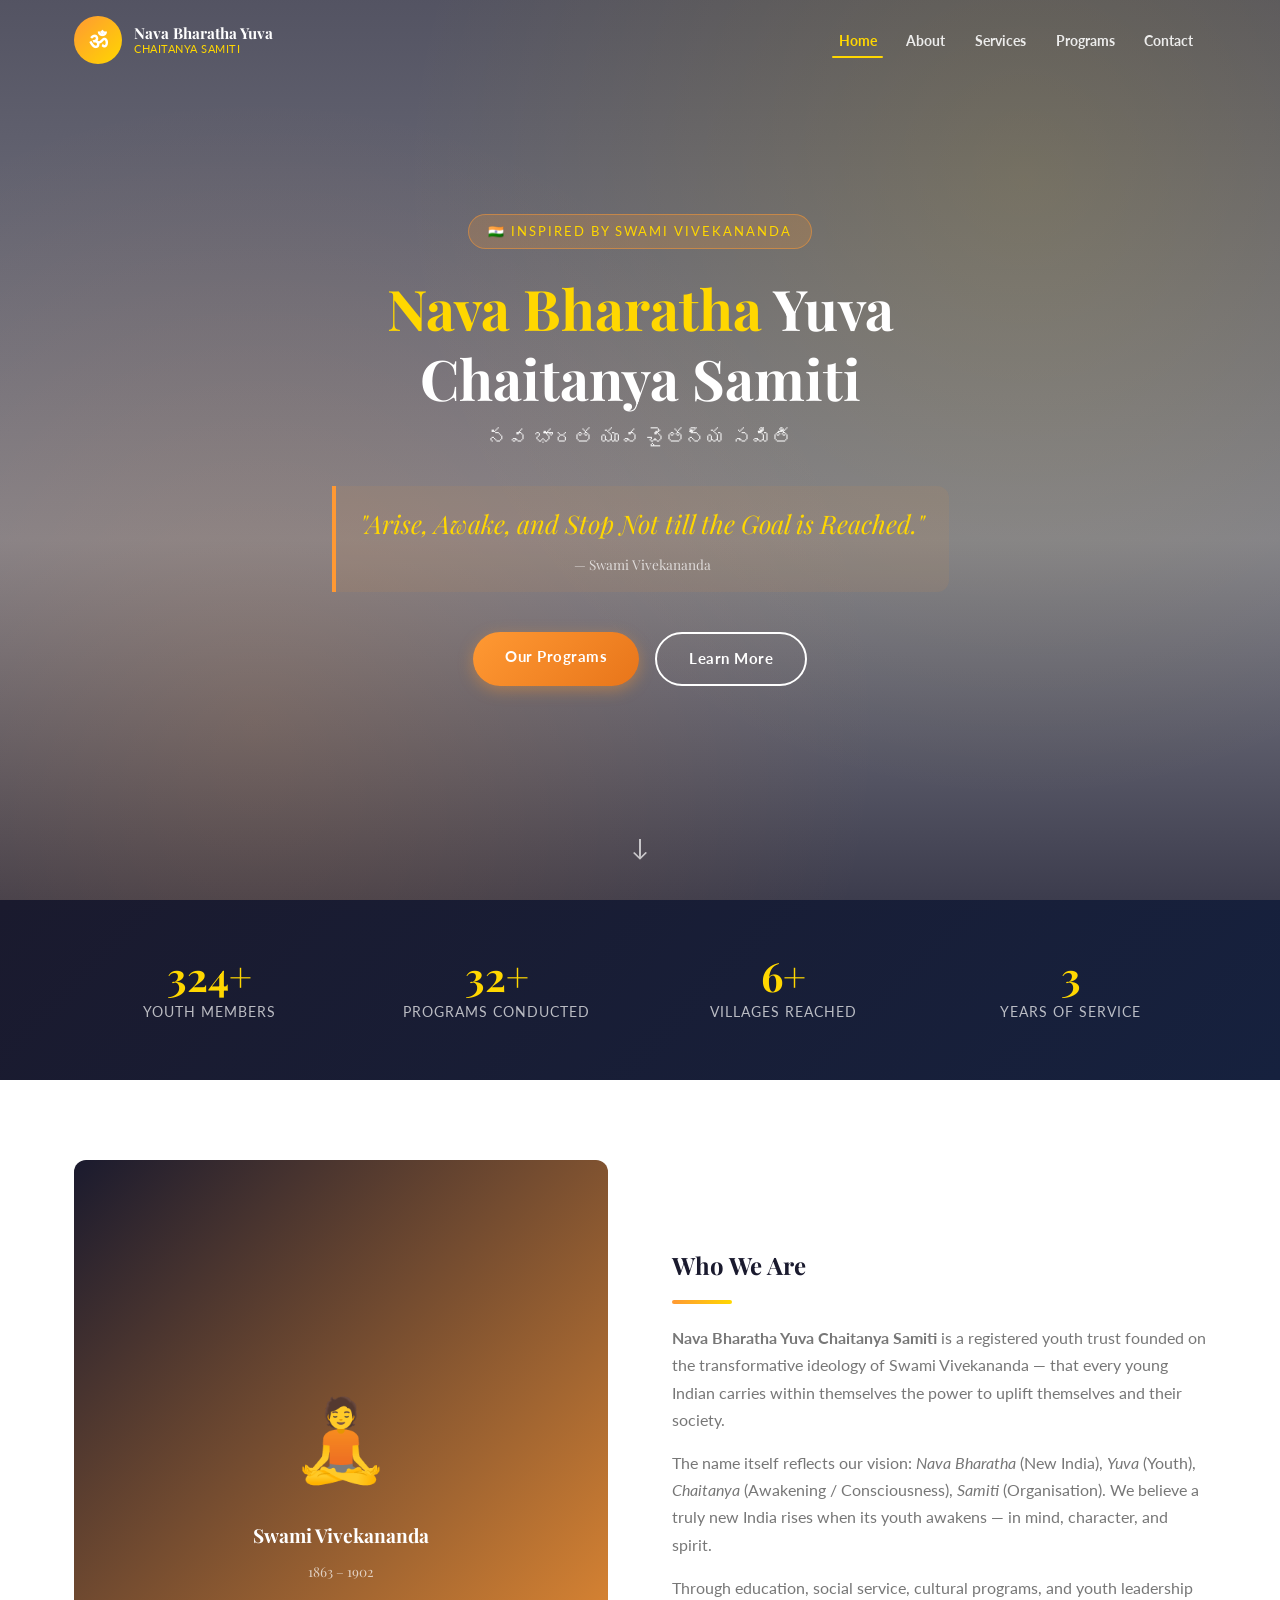
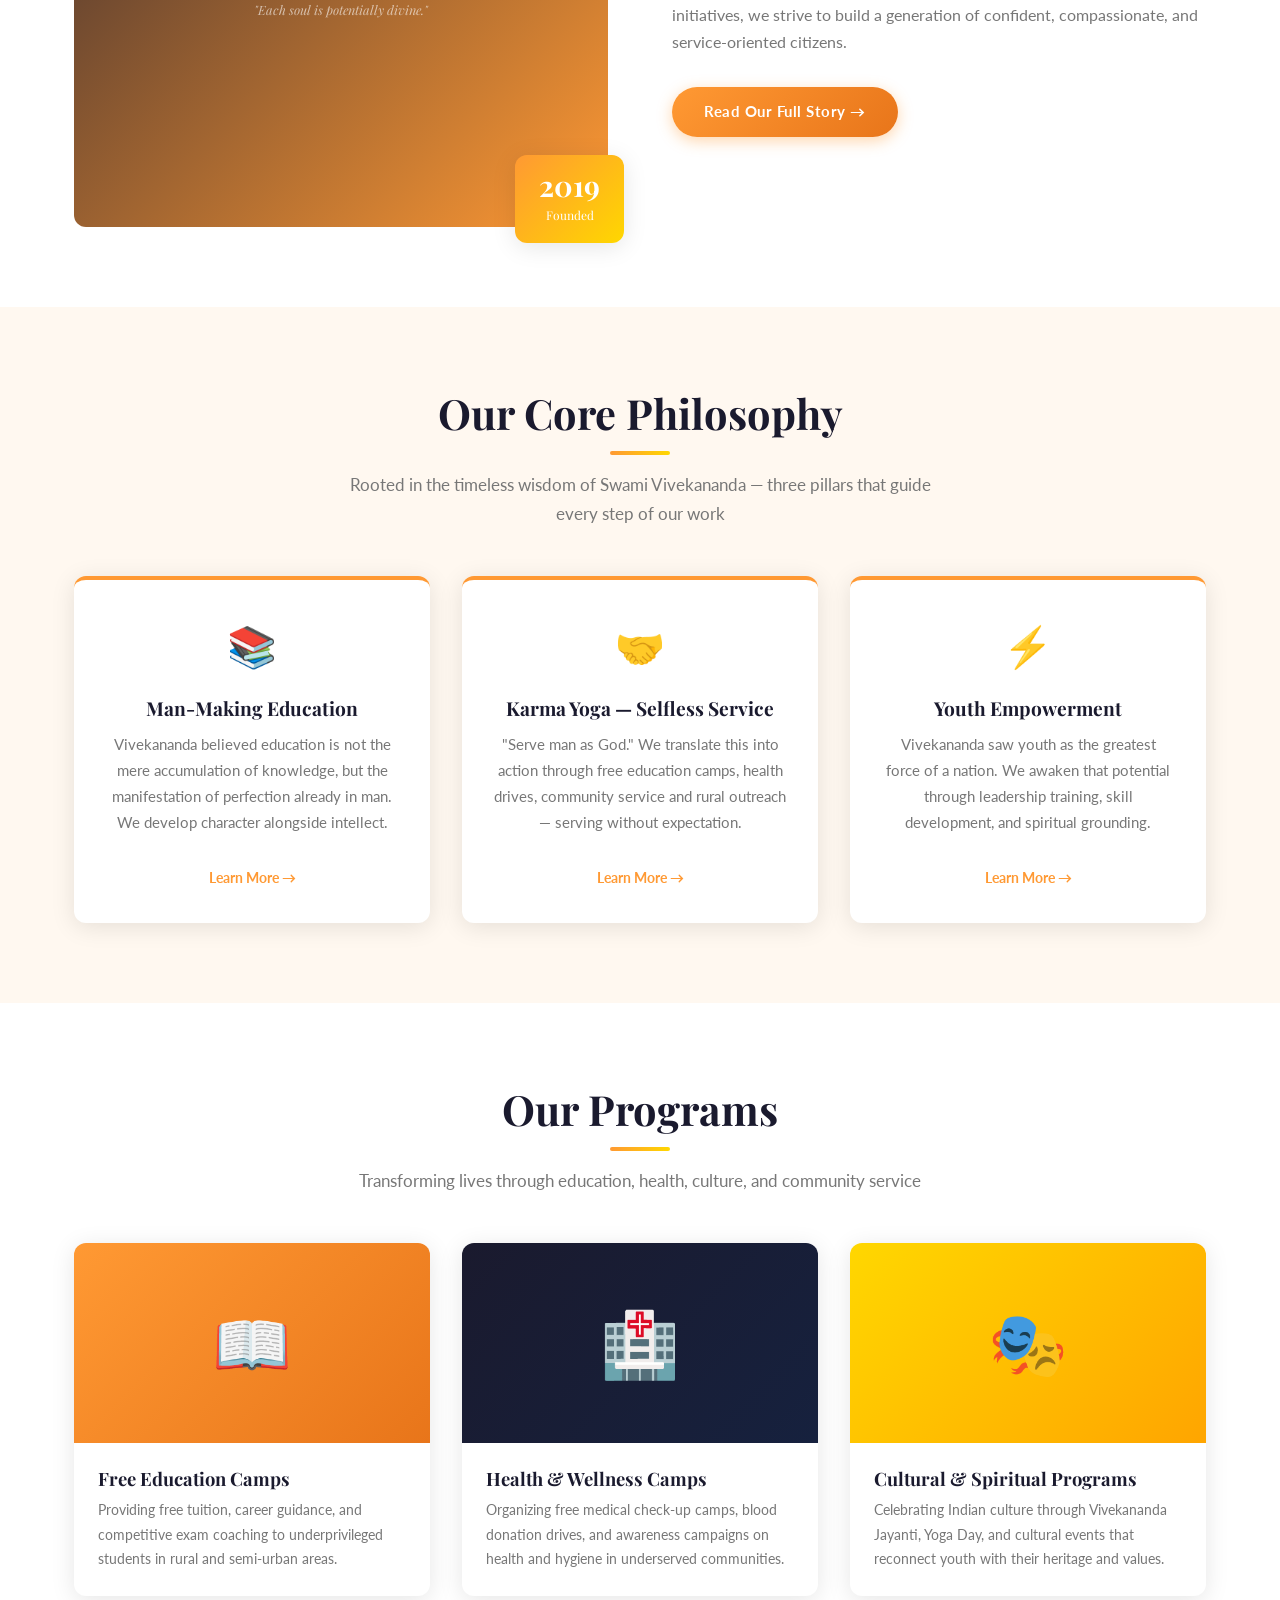
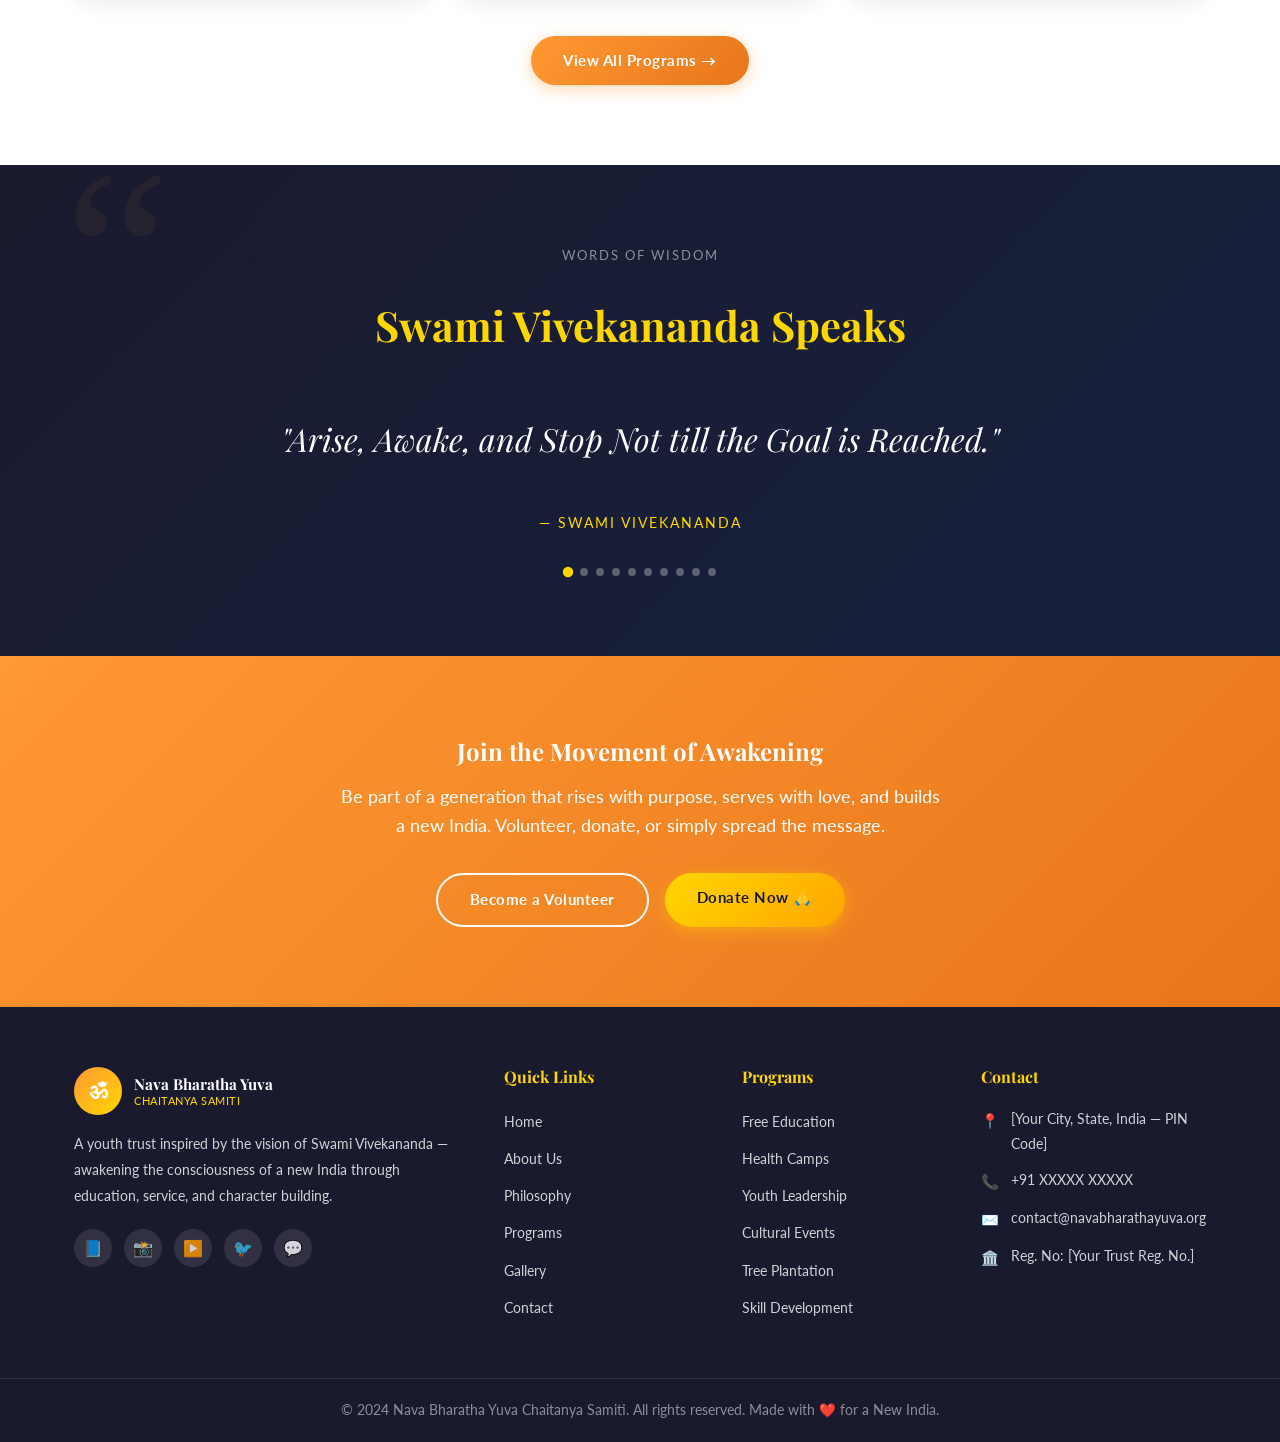
==== index.html @ 9624fcc8 "sample" ====
<!DOCTYPE html>
<html lang="en">
<head>
  <meta charset="UTF-8" />
  <meta name="viewport" content="width=device-width, initial-scale=1.0" />
  <title>Nava Bharatha Yuva Chaitanya Samiti — Inspired by Swami Vivekananda</title>
  <meta name="description" content="Nava Bharatha Yuva Chaitanya Samiti — A youth trust dedicated to character building, selfless service and spiritual awakening, inspired by Swami Vivekananda." />
  <link rel="stylesheet" href="css/style.css" />
  <!-- Favicon -->
  <link rel="icon" href="data:image/svg+xml,<svg xmlns=%22http://www.w3.org/2000/svg%22 viewBox=%220 0 100 100%22><text y=%22.9em%22 font-size=%2290%22>🪔</text></svg>" />
</head>
<body>

<!-- ── Page Loader ── -->
<div id="page-loader">
  <div class="loader-om">🪔</div>
  <div class="loader-text">Nava Bharatha Yuva Chaitanya Samiti</div>
</div>

<!-- ── Navbar ── -->
<nav id="navbar">
  <div class="nav-container">
    <a href="index.html" class="nav-logo">
      <div class="nav-logo-icon">ॐ</div>
      <div class="nav-logo-text">
        <div class="name">Nava Bharatha Yuva</div>
        <div class="tagline">Chaitanya Samiti</div>
      </div>
    </a>
    <ul class="nav-links">
      <li><a href="index.html" class="active">Home</a></li>
      <li><a href="about.html">About</a></li>
      <li><a href="services.html">Services</a></li>
      <li><a href="programs.html">Programs</a></li>
      <li><a href="contact.html">Contact</a></li>
    </ul>
    <div class="hamburger" role="button" aria-label="Toggle menu">
      <span></span><span></span><span></span>
    </div>
  </div>
</nav>

<!-- ── Hero ── -->
<section id="hero">
  <div class="hero-bg-pattern"></div>
  <div class="hero-content">
    <div class="hero-badge">🇮🇳 Inspired by Swami Vivekananda</div>
    <h1 class="hero-title">
      <span>Nava Bharatha</span> Yuva<br>Chaitanya Samiti
    </h1>
    <p class="hero-subtitle">నవ భారత యువ చైతన్య సమితి</p>
    <blockquote class="hero-quote">
      "Arise, Awake, and Stop Not till the Goal is Reached."
      <cite>— Swami Vivekananda</cite>
    </blockquote>
    <div class="hero-buttons">
      <a href="programs.html" class="btn btn-primary">Our Programs</a>
      <a href="about.html" class="btn btn-outline">Learn More</a>
    </div>
  </div>
  <div class="hero-scroll" onclick="document.querySelector('.stats-bar').scrollIntoView({behavior:'smooth'})">↓</div>
</section>

<!-- ── Stats Bar ── -->
<div class="stats-bar">
  <div class="container">
    <div class="stats-grid">
      <div class="stat-item reveal">
        <div class="stat-number" data-target="500" data-suffix="+">0</div>
        <div class="stat-label">Youth Members</div>
      </div>
      <div class="stat-item reveal">
        <div class="stat-number" data-target="50" data-suffix="+">0</div>
        <div class="stat-label">Programs Conducted</div>
      </div>
      <div class="stat-item reveal">
        <div class="stat-number" data-target="10" data-suffix="+">0</div>
        <div class="stat-label">Villages Reached</div>
      </div>
      <div class="stat-item reveal">
        <div class="stat-number" data-target="5" data-suffix="">0</div>
        <div class="stat-label">Years of Service</div>
      </div>
    </div>
  </div>
</div>

<!-- ── About Snippet ── -->
<section>
  <div class="container">
    <div class="about-grid">
      <div class="about-img-wrap reveal">
        <!-- Swami Vivekananda portrait placeholder -->
        <div style="width:100%;aspect-ratio:4/5;background:linear-gradient(135deg,#1A1A2E,#FF9933);border-radius:12px;display:flex;align-items:center;justify-content:center;flex-direction:column;color:#fff;font-family:'Playfair Display',serif;text-align:center;padding:2rem;">
          <div style="font-size:5rem;margin-bottom:1rem;">🧘</div>
          <div style="font-size:1.2rem;font-weight:700;">Swami Vivekananda</div>
          <div style="font-size:0.85rem;opacity:0.7;margin-top:0.5rem;">1863 – 1902</div>
          <div style="font-size:0.8rem;opacity:0.6;margin-top:1rem;font-style:italic;">"Each soul is potentially divine."</div>
        </div>
        <div class="about-img-badge">
          <strong>2019</strong>
          <span>Founded</span>
        </div>
      </div>
      <div class="about-content reveal">
        <h2>Who We Are</h2>
        <span class="section-divider" style="margin:0 0 1.25rem;"></span>
        <p>
          <strong>Nava Bharatha Yuva Chaitanya Samiti</strong> is a registered youth trust founded on the transformative ideology of Swami Vivekananda — that every young Indian carries within themselves the power to uplift themselves and their society.
        </p>
        <p>
          The name itself reflects our vision: <em>Nava Bharatha</em> (New India), <em>Yuva</em> (Youth), <em>Chaitanya</em> (Awakening / Consciousness), <em>Samiti</em> (Organisation). We believe a truly new India rises when its youth awakens — in mind, character, and spirit.
        </p>
        <p>
          Through education, social service, cultural programs, and youth leadership initiatives, we strive to build a generation of confident, compassionate, and service-oriented citizens.
        </p>
        <a href="about.html" class="btn btn-primary">Read Our Full Story →</a>
      </div>
    </div>
  </div>
</section>

<!-- ── Philosophy Pillars ── -->
<section class="section-light">
  <div class="container">
    <h2 class="section-title reveal">Our Core Philosophy</h2>
    <span class="section-divider reveal"></span>
    <p class="section-subtitle reveal">Rooted in the timeless wisdom of Swami Vivekananda — three pillars that guide every step of our work</p>
    <div class="pillars-grid">
      <div class="pillar-card reveal">
        <span class="pillar-icon">📚</span>
        <h3>Man-Making Education</h3>
        <p>Vivekananda believed education is not the mere accumulation of knowledge, but the manifestation of perfection already in man. We develop character alongside intellect.</p>
        <br>
        <a href="philosophy.html" style="color:#FF9933;font-weight:700;font-size:0.9rem;">Learn More →</a>
      </div>
      <div class="pillar-card reveal">
        <span class="pillar-icon">🤝</span>
        <h3>Karma Yoga — Selfless Service</h3>
        <p>"Serve man as God." We translate this into action through free education camps, health drives, community service and rural outreach — serving without expectation.</p>
        <br>
        <a href="philosophy.html" style="color:#FF9933;font-weight:700;font-size:0.9rem;">Learn More →</a>
      </div>
      <div class="pillar-card reveal">
        <span class="pillar-icon">⚡</span>
        <h3>Youth Empowerment</h3>
        <p>Vivekananda saw youth as the greatest force of a nation. We awaken that potential through leadership training, skill development, and spiritual grounding.</p>
        <br>
        <a href="philosophy.html" style="color:#FF9933;font-weight:700;font-size:0.9rem;">Learn More →</a>
      </div>
    </div>
  </div>
</section>

<!-- ── Featured Programs ── -->
<section>
  <div class="container">
    <h2 class="section-title reveal">Our Programs</h2>
    <span class="section-divider reveal"></span>
    <p class="section-subtitle reveal">Transforming lives through education, health, culture, and community service</p>
    <div class="programs-grid">
      <div class="program-card reveal">
        <div class="program-card-img" style="background:linear-gradient(135deg,#FF9933,#E8751A);">📖</div>
        <div class="program-card-body">
          <h3>Free Education Camps</h3>
          <p>Providing free tuition, career guidance, and competitive exam coaching to underprivileged students in rural and semi-urban areas.</p>
        </div>
      </div>
      <div class="program-card reveal">
        <div class="program-card-img" style="background:linear-gradient(135deg,#1A1A2E,#16213E);">🏥</div>
        <div class="program-card-body">
          <h3>Health & Wellness Camps</h3>
          <p>Organizing free medical check-up camps, blood donation drives, and awareness campaigns on health and hygiene in underserved communities.</p>
        </div>
      </div>
      <div class="program-card reveal">
        <div class="program-card-img" style="background:linear-gradient(135deg,#FFD700,#FFA500);">🎭</div>
        <div class="program-card-body">
          <h3>Cultural & Spiritual Programs</h3>
          <p>Celebrating Indian culture through Vivekananda Jayanti, Yoga Day, and cultural events that reconnect youth with their heritage and values.</p>
        </div>
      </div>
    </div>
    <div style="text-align:center;margin-top:2.5rem;">
      <a href="programs.html" class="btn btn-primary">View All Programs →</a>
    </div>
  </div>
</section>

<!-- ── Quote Rotator ── -->
<section id="quote-section">
  <div class="container">
    <p style="color:rgba(255,255,255,0.5);font-size:0.8rem;letter-spacing:2px;text-transform:uppercase;text-align:center;margin-bottom:2rem;">Words of Wisdom</p>
    <h2 class="section-title" style="color:#FFD700;margin-bottom:2.5rem;">Swami Vivekananda Speaks</h2>
    <div class="quote-rotator">
      <div class="quote-text" id="quote-text"></div>
      <div class="quote-attribution">— Swami Vivekananda</div>
      <div class="quote-dots" id="quote-dots"></div>
    </div>
  </div>
</section>

<!-- ── CTA ── -->
<section class="cta-section">
  <div class="container">
    <h2 class="reveal">Join the Movement of Awakening</h2>
    <p class="reveal">Be part of a generation that rises with purpose, serves with love, and builds a new India. Volunteer, donate, or simply spread the message.</p>
    <div class="cta-buttons reveal">
      <a href="contact.html" class="btn btn-outline">Become a Volunteer</a>
      <a href="contact.html#donate" class="btn btn-gold">Donate Now 🙏</a>
    </div>
  </div>
</section>

<!-- ── Footer ── -->
<footer>
  <div class="container">
    <div class="footer-grid">
      <div class="footer-brand">
        <div class="nav-logo" style="margin-bottom:1rem;">
          <div class="nav-logo-icon" style="background:linear-gradient(135deg,#FF9933,#FFD700);">ॐ</div>
          <div class="nav-logo-text">
            <div class="name">Nava Bharatha Yuva</div>
            <div class="tagline">Chaitanya Samiti</div>
          </div>
        </div>
        <p>A youth trust inspired by the vision of Swami Vivekananda — awakening the consciousness of a new India through education, service, and character building.</p>
        <div class="social-links">
          <a href="#" class="social-link" aria-label="Facebook">📘</a>
          <a href="#" class="social-link" aria-label="Instagram">📸</a>
          <a href="#" class="social-link" aria-label="YouTube">▶️</a>
          <a href="#" class="social-link" aria-label="Twitter">🐦</a>
          <a href="#" class="social-link" aria-label="WhatsApp">💬</a>
        </div>
      </div>
      <div class="footer-col">
        <h4>Quick Links</h4>
        <ul>
          <li><a href="index.html">Home</a></li>
          <li><a href="about.html">About Us</a></li>
          <li><a href="philosophy.html">Philosophy</a></li>
          <li><a href="programs.html">Programs</a></li>
          <li><a href="gallery.html">Gallery</a></li>
          <li><a href="contact.html">Contact</a></li>
        </ul>
      </div>
      <div class="footer-col">
        <h4>Programs</h4>
        <ul>
          <li><a href="programs.html">Free Education</a></li>
          <li><a href="programs.html">Health Camps</a></li>
          <li><a href="programs.html">Youth Leadership</a></li>
          <li><a href="programs.html">Cultural Events</a></li>
          <li><a href="programs.html">Tree Plantation</a></li>
          <li><a href="programs.html">Skill Development</a></li>
        </ul>
      </div>
      <div class="footer-col">
        <h4>Contact</h4>
        <div class="footer-contact-item">
          <span class="icon">📍</span>
          <span>[Your City, State, India — PIN Code]</span>
        </div>
        <div class="footer-contact-item">
          <span class="icon">📞</span>
          <span>+91 XXXXX XXXXX</span>
        </div>
        <div class="footer-contact-item">
          <span class="icon">✉️</span>
          <span>contact@navabharathayuva.org</span>
        </div>
        <div class="footer-contact-item">
          <span class="icon">🏛️</span>
          <span>Reg. No: [Your Trust Reg. No.]</span>
        </div>
      </div>
    </div>
  </div>
  <div class="footer-bottom">
    <div class="container">
      <p>© 2024 Nava Bharatha Yuva Chaitanya Samiti. All rights reserved. Made with <span>❤️</span> for a New India.</p>
    </div>
  </div>
</footer>

<script src="js/main.js"></script>
</body>
</html>
---- css/style.css ----
/* =========================================
   Nava Bharatha Yuva Chaitanya Samiti
   Main Stylesheet
   Color Palette:
     Saffron:     #FF6B00
     Deep Saffron:#FF9933
     Gold:        #FFD700
     Dark:        #1A1A2E
     White:       #FFFFFF
     Light BG:    #FFF8F0
========================================= */

@import url('https://fonts.googleapis.com/css2?family=Playfair+Display:ital,wght@0,400;0,600;0,700;1,400;1,600&family=Lato:wght@300;400;700&family=Tiro+Devanagari+Sanskrit&display=swap');

/* ── Reset & Base ──────────────────────── */
*, *::before, *::after { box-sizing: border-box; margin: 0; padding: 0; }

:root {
  --saffron:      #FF9933;
  --deep-saffron: #E8751A;
  --gold:         #FFD700;
  --dark:         #1A1A2E;
  --dark-alt:     #16213E;
  --white:        #FFFFFF;
  --light-bg:     #FFF8F0;
  --light-gray:   #F5F5F5;
  --text-body:    #333333;
  --text-muted:   #777777;
  --shadow:       0 4px 24px rgba(0,0,0,0.10);
  --shadow-heavy: 0 8px 40px rgba(0,0,0,0.18);
  --radius:       12px;
  --transition:   0.3s ease;
}

html { scroll-behavior: smooth; }

body {
  font-family: 'Lato', sans-serif;
  color: var(--text-body);
  background: var(--white);
  line-height: 1.7;
  overflow-x: hidden;
}

img { max-width: 100%; height: auto; display: block; }
a  { text-decoration: none; color: inherit; }
ul { list-style: none; }

/* ── Typography ────────────────────────── */
h1, h2, h3, h4 {
  font-family: 'Playfair Display', serif;
  line-height: 1.25;
  color: var(--dark);
}

.section-title {
  font-size: clamp(1.8rem, 4vw, 2.6rem);
  text-align: center;
  margin-bottom: 0.5rem;
}

.section-subtitle {
  text-align: center;
  color: var(--text-muted);
  font-size: 1.05rem;
  max-width: 620px;
  margin: 0 auto 3rem;
}

.section-divider {
  display: block;
  width: 60px;
  height: 4px;
  background: linear-gradient(90deg, var(--saffron), var(--gold));
  border-radius: 2px;
  margin: 0.75rem auto 1rem;
}

/* ── Layout ────────────────────────────── */
.container { max-width: 1180px; margin: 0 auto; padding: 0 1.5rem; }

section { padding: 80px 0; }

.section-light { background: var(--light-bg); }
.section-dark  { background: var(--dark); color: var(--white); }
.section-dark h2, .section-dark h3 { color: var(--white); }
.section-dark .section-subtitle { color: rgba(255,255,255,0.7); }

/* ── Buttons ───────────────────────────── */
.btn {
  display: inline-block;
  padding: 0.75rem 2rem;
  border-radius: 50px;
  font-weight: 700;
  font-size: 0.95rem;
  letter-spacing: 0.5px;
  cursor: pointer;
  transition: transform var(--transition), box-shadow var(--transition), background var(--transition);
  border: none;
}

.btn-primary {
  background: linear-gradient(135deg, var(--saffron), var(--deep-saffron));
  color: var(--white);
  box-shadow: 0 4px 15px rgba(255,153,51,0.4);
}
.btn-primary:hover {
  transform: translateY(-2px);
  box-shadow: 0 8px 25px rgba(255,153,51,0.5);
}

.btn-outline {
  background: transparent;
  color: var(--white);
  border: 2px solid var(--white);
}
.btn-outline:hover {
  background: var(--white);
  color: var(--saffron);
  transform: translateY(-2px);
}

.btn-gold {
  background: linear-gradient(135deg, var(--gold), #FFA500);
  color: var(--dark);
  box-shadow: 0 4px 15px rgba(255,215,0,0.4);
}
.btn-gold:hover {
  transform: translateY(-2px);
  box-shadow: 0 8px 25px rgba(255,215,0,0.5);
}

/* ── Navbar ────────────────────────────── */
#navbar {
  position: fixed;
  top: 0; left: 0; right: 0;
  z-index: 1000;
  padding: 1rem 0;
  transition: background var(--transition), box-shadow var(--transition), padding var(--transition);
}

#navbar.scrolled {
  background: rgba(26,26,46,0.97);
  box-shadow: 0 2px 20px rgba(0,0,0,0.3);
  padding: 0.6rem 0;
  backdrop-filter: blur(8px);
}

.nav-container {
  display: flex;
  align-items: center;
  justify-content: space-between;
  max-width: 1180px;
  margin: 0 auto;
  padding: 0 1.5rem;
}

.nav-logo {
  display: flex;
  align-items: center;
  gap: 0.75rem;
}

.nav-logo-icon {
  width: 48px;
  height: 48px;
  background: linear-gradient(135deg, var(--saffron), var(--gold));
  border-radius: 50%;
  display: flex;
  align-items: center;
  justify-content: center;
  font-size: 1.4rem;
  color: var(--white);
  font-weight: 700;
  flex-shrink: 0;
}

.nav-logo-text {
  line-height: 1.2;
}
.nav-logo-text .name {
  font-family: 'Playfair Display', serif;
  font-size: 0.95rem;
  font-weight: 700;
  color: var(--white);
}
.nav-logo-text .tagline {
  font-size: 0.7rem;
  color: var(--gold);
  letter-spacing: 0.5px;
  text-transform: uppercase;
}

.nav-links {
  display: flex;
  align-items: center;
  gap: 0.25rem;
}

.nav-links a {
  color: rgba(255,255,255,0.88);
  font-size: 0.9rem;
  font-weight: 700;
  padding: 0.4rem 0.8rem;
  border-radius: 6px;
  transition: color var(--transition), background var(--transition);
  position: relative;
}

.nav-links a::after {
  content: '';
  position: absolute;
  bottom: -2px; left: 50%;
  width: 0; height: 2px;
  background: var(--gold);
  transition: width var(--transition), left var(--transition);
  border-radius: 2px;
}
.nav-links a:hover::after,
.nav-links a.active::after { width: 80%; left: 10%; }
.nav-links a:hover { color: var(--gold); }
.nav-links a.active { color: var(--gold); }

.nav-donate-btn {
  background: linear-gradient(135deg, var(--saffron), var(--deep-saffron));
  color: var(--white) !important;
  padding: 0.45rem 1.2rem !important;
  border-radius: 50px !important;
  box-shadow: 0 4px 12px rgba(255,153,51,0.4);
}
.nav-donate-btn:hover { transform: translateY(-1px); }
.nav-donate-btn::after { display: none; }

.hamburger {
  display: none;
  flex-direction: column;
  gap: 5px;
  cursor: pointer;
  padding: 4px;
}
.hamburger span {
  display: block;
  width: 26px; height: 2px;
  background: var(--white);
  border-radius: 2px;
  transition: transform var(--transition), opacity var(--transition);
}
.hamburger.open span:nth-child(1) { transform: translateY(7px) rotate(45deg); }
.hamburger.open span:nth-child(2) { opacity: 0; }
.hamburger.open span:nth-child(3) { transform: translateY(-7px) rotate(-45deg); }

/* ── Hero ──────────────────────────────── */
#hero {
  min-height: 100vh;
  background:
    linear-gradient(to bottom, rgba(26,26,46,0.75) 0%, rgba(26,26,46,0.55) 60%, rgba(26,26,46,0.85) 100%),
    url('../images/hero-bg.jpg') center/cover no-repeat fixed;
  display: flex;
  align-items: center;
  justify-content: center;
  text-align: center;
  color: var(--white);
  position: relative;
  overflow: hidden;
}

.hero-bg-pattern {
  position: absolute; inset: 0;
  background-image: radial-gradient(circle at 20% 80%, rgba(255,153,51,0.15) 0%, transparent 50%),
                    radial-gradient(circle at 80% 20%, rgba(255,215,0,0.12) 0%, transparent 50%);
  pointer-events: none;
}

.hero-content { position: relative; z-index: 2; padding: 2rem 1.5rem; max-width: 860px; }

.hero-badge {
  display: inline-block;
  background: rgba(255,153,51,0.2);
  border: 1px solid rgba(255,153,51,0.5);
  color: var(--gold);
  padding: 0.35rem 1.2rem;
  border-radius: 50px;
  font-size: 0.8rem;
  letter-spacing: 2px;
  text-transform: uppercase;
  margin-bottom: 1.5rem;
  animation: fadeInDown 0.8s ease both;
}

.hero-title {
  font-size: clamp(2rem, 5vw, 3.5rem);
  color: var(--white);
  margin-bottom: 0.5rem;
  animation: fadeInDown 0.9s ease 0.1s both;
}
.hero-title span { color: var(--gold); }

.hero-subtitle {
  font-size: clamp(0.95rem, 2.5vw, 1.2rem);
  color: rgba(255,255,255,0.85);
  margin-bottom: 2rem;
  font-weight: 300;
  letter-spacing: 1px;
  animation: fadeInDown 1s ease 0.2s both;
}

.hero-quote {
  font-family: 'Playfair Display', serif;
  font-size: clamp(1.1rem, 3vw, 1.6rem);
  font-style: italic;
  color: var(--gold);
  border-left: 4px solid var(--saffron);
  padding: 1rem 1.5rem;
  margin: 1.5rem auto 2.5rem;
  max-width: 700px;
  background: rgba(255,153,51,0.08);
  border-radius: 0 12px 12px 0;
  animation: fadeInUp 1.1s ease 0.3s both;
}

.hero-quote cite { display: block; font-size: 0.85rem; color: rgba(255,255,255,0.7); font-style: normal; margin-top: 0.5rem; }

.hero-buttons {
  display: flex;
  gap: 1rem;
  justify-content: center;
  flex-wrap: wrap;
  animation: fadeInUp 1.2s ease 0.4s both;
}

.hero-scroll {
  position: absolute;
  bottom: 2rem;
  left: 50%;
  transform: translateX(-50%);
  animation: bounce 2s infinite;
  color: rgba(255,255,255,0.7);
  font-size: 1.5rem;
  cursor: pointer;
}

/* ── Stats Bar ─────────────────────────── */
.stats-bar {
  background: linear-gradient(135deg, var(--dark), var(--dark-alt));
  padding: 2.5rem 0;
}
.stats-grid {
  display: grid;
  grid-template-columns: repeat(4, 1fr);
  gap: 1rem;
  text-align: center;
}
.stat-item { padding: 1rem; }
.stat-number {
  font-family: 'Playfair Display', serif;
  font-size: 2.5rem;
  font-weight: 700;
  color: var(--gold);
  line-height: 1;
}
.stat-label { font-size: 0.85rem; color: rgba(255,255,255,0.7); margin-top: 0.3rem; text-transform: uppercase; letter-spacing: 1px; }

/* ── About Snippet ─────────────────────── */
.about-grid {
  display: grid;
  grid-template-columns: 1fr 1fr;
  gap: 4rem;
  align-items: center;
}
.about-img-wrap {
  position: relative;
}
.about-img-wrap img {
  border-radius: var(--radius);
  box-shadow: var(--shadow-heavy);
  width: 100%;
}
.about-img-badge {
  position: absolute;
  bottom: -1rem;
  right: -1rem;
  background: linear-gradient(135deg, var(--saffron), var(--gold));
  color: var(--white);
  padding: 1rem 1.5rem;
  border-radius: var(--radius);
  font-family: 'Playfair Display', serif;
  text-align: center;
  box-shadow: var(--shadow);
}
.about-img-badge strong { display: block; font-size: 1.8rem; line-height: 1; }
.about-img-badge span { font-size: 0.75rem; }

.about-content { }
.about-content h2 { margin-bottom: 1.25rem; }
.about-content p { color: var(--text-muted); margin-bottom: 1rem; }
.about-content .btn { margin-top: 1rem; }

/* ── Pillars ───────────────────────────── */
.pillars-grid {
  display: grid;
  grid-template-columns: repeat(3, 1fr);
  gap: 2rem;
}
.pillar-card {
  background: var(--white);
  border-radius: var(--radius);
  padding: 2rem;
  text-align: center;
  box-shadow: var(--shadow);
  border-top: 4px solid var(--saffron);
  transition: transform var(--transition), box-shadow var(--transition);
}
.pillar-card:hover { transform: translateY(-6px); box-shadow: var(--shadow-heavy); }
.pillar-icon {
  font-size: 2.5rem;
  margin-bottom: 1rem;
  display: block;
}
.pillar-card h3 { font-size: 1.2rem; margin-bottom: 0.75rem; }
.pillar-card p { color: var(--text-muted); font-size: 0.95rem; }

/* ── Programs Preview ──────────────────── */
.programs-grid {
  display: grid;
  grid-template-columns: repeat(3, 1fr);
  gap: 2rem;
}
.program-card {
  border-radius: var(--radius);
  overflow: hidden;
  box-shadow: var(--shadow);
  background: var(--white);
  transition: transform var(--transition);
}
.program-card:hover { transform: translateY(-5px); }
.program-card-img {
  height: 200px;
  background: linear-gradient(135deg, var(--saffron), var(--deep-saffron));
  display: flex;
  align-items: center;
  justify-content: center;
  font-size: 4rem;
}
.program-card-body { padding: 1.5rem; }
.program-card-body h3 { font-size: 1.15rem; margin-bottom: 0.5rem; }
.program-card-body p { font-size: 0.9rem; color: var(--text-muted); }

/* ── Quote Rotator ─────────────────────── */
#quote-section {
  background: linear-gradient(135deg, var(--dark) 0%, var(--dark-alt) 100%);
  padding: 80px 0;
  text-align: center;
  position: relative;
  overflow: hidden;
}
#quote-section::before {
  content: '\201C';
  position: absolute;
  top: -2rem; left: 5%;
  font-size: 15rem;
  color: rgba(255,153,51,0.06);
  font-family: Georgia, serif;
  line-height: 1;
  pointer-events: none;
}
.quote-rotator { max-width: 800px; margin: 0 auto; }
.quote-text {
  font-family: 'Playfair Display', serif;
  font-size: clamp(1.3rem, 3vw, 2rem);
  font-style: italic;
  color: var(--white);
  min-height: 6rem;
  display: flex;
  align-items: center;
  justify-content: center;
  transition: opacity 0.6s ease;
  line-height: 1.5;
}
.quote-text.fade { opacity: 0; }
.quote-attribution {
  color: var(--gold);
  font-size: 0.9rem;
  margin-top: 1.5rem;
  letter-spacing: 2px;
  text-transform: uppercase;
}
.quote-dots {
  display: flex;
  gap: 0.5rem;
  justify-content: center;
  margin-top: 2rem;
}
.quote-dot {
  width: 8px; height: 8px;
  border-radius: 50%;
  background: rgba(255,255,255,0.3);
  cursor: pointer;
  transition: background var(--transition), transform var(--transition);
}
.quote-dot.active { background: var(--gold); transform: scale(1.3); }

/* ── CTA Section ───────────────────────── */
.cta-section {
  background: linear-gradient(135deg, var(--saffron), var(--deep-saffron));
  padding: 80px 0;
  text-align: center;
  color: var(--white);
}
.cta-section h2 { color: var(--white); margin-bottom: 1rem; }
.cta-section p { font-size: 1.1rem; opacity: 0.9; margin-bottom: 2rem; max-width: 600px; margin-left: auto; margin-right: auto; }
.cta-buttons { display: flex; gap: 1rem; justify-content: center; flex-wrap: wrap; }

/* ── Footer ────────────────────────────── */
footer {
  background: var(--dark);
  color: rgba(255,255,255,0.8);
  padding: 60px 0 0;
}
.footer-grid {
  display: grid;
  grid-template-columns: 2fr 1fr 1fr 1fr;
  gap: 3rem;
  margin-bottom: 3rem;
}
.footer-brand p { font-size: 0.9rem; margin-top: 1rem; line-height: 1.8; }
.footer-col h4 {
  font-family: 'Playfair Display', serif;
  color: var(--gold);
  margin-bottom: 1.25rem;
  font-size: 1rem;
}
.footer-col ul li { margin-bottom: 0.6rem; }
.footer-col ul li a {
  font-size: 0.9rem;
  transition: color var(--transition);
}
.footer-col ul li a:hover { color: var(--saffron); }

.footer-contact-item {
  display: flex;
  gap: 0.75rem;
  margin-bottom: 0.75rem;
  font-size: 0.9rem;
}
.footer-contact-item .icon { color: var(--saffron); flex-shrink: 0; margin-top: 0.1rem; }

.social-links { display: flex; gap: 0.75rem; margin-top: 1.25rem; }
.social-link {
  width: 38px; height: 38px;
  border-radius: 50%;
  background: rgba(255,255,255,0.1);
  display: flex;
  align-items: center;
  justify-content: center;
  font-size: 1rem;
  transition: background var(--transition), transform var(--transition);
}
.social-link:hover { background: var(--saffron); transform: translateY(-2px); }

.footer-bottom {
  border-top: 1px solid rgba(255,255,255,0.1);
  padding: 1.25rem 0;
  text-align: center;
  font-size: 0.85rem;
  color: rgba(255,255,255,0.5);
}
.footer-bottom span { color: var(--saffron); }

/* ── Page Hero (inner pages) ───────────── */
.page-hero {
  background: linear-gradient(135deg, var(--dark) 0%, var(--dark-alt) 100%);
  padding: 140px 0 70px;
  text-align: center;
  color: var(--white);
  position: relative;
  overflow: hidden;
}
.page-hero::after {
  content: '';
  position: absolute; inset: 0;
  background-image: radial-gradient(circle at 30% 70%, rgba(255,153,51,0.12) 0%, transparent 50%),
                    radial-gradient(circle at 70% 30%, rgba(255,215,0,0.08) 0%, transparent 50%);
  pointer-events: none;
}
.page-hero h1 { color: var(--white); font-size: clamp(2rem, 5vw, 3rem); }
.page-hero p  { color: rgba(255,255,255,0.75); margin-top: 0.75rem; max-width: 600px; margin-left: auto; margin-right: auto; }
.breadcrumb {
  display: flex;
  gap: 0.5rem;
  justify-content: center;
  align-items: center;
  font-size: 0.85rem;
  color: rgba(255,255,255,0.6);
  margin-bottom: 1rem;
}
.breadcrumb a { color: var(--gold); }
.breadcrumb .sep { color: rgba(255,255,255,0.3); }

/* ── About Page ────────────────────────── */
.mission-vision-grid {
  display: grid;
  grid-template-columns: 1fr 1fr;
  gap: 2rem;
  margin-top: 3rem;
}
.mv-card {
  background: var(--white);
  border-radius: var(--radius);
  padding: 2.5rem;
  box-shadow: var(--shadow);
  border-top: 4px solid var(--gold);
}
.mv-card h3 { font-size: 1.4rem; margin-bottom: 1rem; }
.mv-card p  { color: var(--text-muted); line-height: 1.8; }

.timeline { margin-top: 3rem; position: relative; }
.timeline::before {
  content: '';
  position: absolute;
  left: 50%;
  top: 0; bottom: 0;
  width: 2px;
  background: linear-gradient(to bottom, var(--saffron), var(--gold));
  transform: translateX(-50%);
}
.timeline-item {
  display: grid;
  grid-template-columns: 1fr 1fr;
  gap: 2rem;
  margin-bottom: 2.5rem;
  position: relative;
}
.timeline-item:nth-child(even) .timeline-content { grid-column: 2; }
.timeline-item:nth-child(even) .timeline-year    { grid-column: 1; grid-row: 1; text-align: right; }
.timeline-dot {
  position: absolute;
  left: 50%;
  top: 0;
  transform: translateX(-50%);
  width: 14px; height: 14px;
  border-radius: 50%;
  background: var(--saffron);
  border: 3px solid var(--white);
  box-shadow: 0 0 0 3px var(--saffron);
}
.timeline-year {
  font-family: 'Playfair Display', serif;
  font-size: 1.8rem;
  font-weight: 700;
  color: var(--saffron);
  align-self: flex-start;
  padding-top: 0;
}
.timeline-content {
  background: var(--white);
  padding: 1.5rem;
  border-radius: var(--radius);
  box-shadow: var(--shadow);
}
.timeline-content h4 { margin-bottom: 0.5rem; }
.timeline-content p  { font-size: 0.9rem; color: var(--text-muted); }

.trustees-grid {
  display: grid;
  grid-template-columns: repeat(4, 1fr);
  gap: 2rem;
  margin-top: 3rem;
}
.trustee-card {
  text-align: center;
  background: var(--white);
  border-radius: var(--radius);
  padding: 2rem 1.5rem;
  box-shadow: var(--shadow);
  transition: transform var(--transition);
}
.trustee-card:hover { transform: translateY(-5px); }
.trustee-avatar {
  width: 100px; height: 100px;
  border-radius: 50%;
  margin: 0 auto 1rem;
  background: linear-gradient(135deg, var(--saffron), var(--gold));
  display: flex;
  align-items: center;
  justify-content: center;
  font-size: 2.5rem;
  color: var(--white);
  font-family: 'Playfair Display', serif;
  font-weight: 700;
}
.trustee-avatar img {
  width: 100%; height: 100%;
  border-radius: 50%;
  object-fit: cover;
}
.trustee-card h4 { margin-bottom: 0.25rem; }
.trustee-card .role { font-size: 0.85rem; color: var(--saffron); font-weight: 700; }

/* ── Philosophy Page ───────────────────── */
.philosophy-intro {
  display: grid;
  grid-template-columns: 1fr 2fr;
  gap: 4rem;
  align-items: start;
}
.sw-portrait {
  border-radius: var(--radius);
  overflow: hidden;
  box-shadow: var(--shadow-heavy);
  position: relative;
}
.sw-portrait::after {
  content: '';
  position: absolute;
  inset: 0;
  background: linear-gradient(to top, rgba(26,26,46,0.5) 0%, transparent 60%);
}
.sw-portrait img { width: 100%; }

.teachings-grid {
  display: grid;
  grid-template-columns: repeat(2, 1fr);
  gap: 2rem;
  margin-top: 3rem;
}
.teaching-card {
  background: var(--white);
  border-radius: var(--radius);
  padding: 2rem;
  box-shadow: var(--shadow);
  border-left: 5px solid var(--saffron);
  transition: transform var(--transition);
}
.teaching-card:hover { transform: translateX(4px); }
.teaching-card h3 { margin-bottom: 0.75rem; font-size: 1.15rem; }
.teaching-card p  { font-size: 0.93rem; color: var(--text-muted); }
.teaching-icon { font-size: 1.8rem; margin-bottom: 0.75rem; display: block; }

.quotes-mosaic {
  display: grid;
  grid-template-columns: repeat(3, 1fr);
  gap: 1.5rem;
  margin-top: 3rem;
}
.q-card {
  background: linear-gradient(135deg, var(--dark), var(--dark-alt));
  color: var(--white);
  border-radius: var(--radius);
  padding: 2rem;
  position: relative;
}
.q-card::before {
  content: '\201C';
  position: absolute;
  top: 0.5rem; left: 1rem;
  font-size: 4rem;
  color: rgba(255,153,51,0.3);
  font-family: Georgia, serif;
  line-height: 1;
}
.q-card p {
  font-family: 'Playfair Display', serif;
  font-style: italic;
  font-size: 0.95rem;
  line-height: 1.7;
  margin-top: 1rem;
}
.q-card.highlight { background: linear-gradient(135deg, var(--saffron), var(--deep-saffron)); }

/* ── Programs Page ─────────────────────── */
.programs-list { margin-top: 3rem; }
.program-item {
  display: grid;
  grid-template-columns: 80px 1fr;
  gap: 2rem;
  background: var(--white);
  border-radius: var(--radius);
  padding: 2rem;
  margin-bottom: 1.5rem;
  box-shadow: var(--shadow);
  transition: transform var(--transition);
  align-items: start;
}
.program-item:hover { transform: translateX(5px); }
.program-num {
  width: 80px; height: 80px;
  border-radius: 50%;
  background: linear-gradient(135deg, var(--saffron), var(--gold));
  display: flex;
  align-items: center;
  justify-content: center;
  font-size: 2rem;
  color: var(--white);
  flex-shrink: 0;
}
.program-details h3 { font-size: 1.25rem; margin-bottom: 0.5rem; }
.program-details p  { color: var(--text-muted); font-size: 0.95rem; }
.program-tags { display: flex; gap: 0.5rem; flex-wrap: wrap; margin-top: 0.75rem; }
.tag {
  background: var(--light-bg);
  color: var(--saffron);
  font-size: 0.75rem;
  font-weight: 700;
  padding: 0.2rem 0.75rem;
  border-radius: 50px;
  border: 1px solid rgba(255,153,51,0.3);
}

/* ── Gallery Page ──────────────────────── */
.gallery-filters {
  display: flex;
  gap: 0.75rem;
  justify-content: center;
  flex-wrap: wrap;
  margin-bottom: 2.5rem;
}
.filter-btn {
  padding: 0.45rem 1.25rem;
  border-radius: 50px;
  border: 2px solid var(--saffron);
  background: transparent;
  color: var(--saffron);
  font-weight: 700;
  font-size: 0.875rem;
  cursor: pointer;
  transition: background var(--transition), color var(--transition);
}
.filter-btn.active,
.filter-btn:hover { background: var(--saffron); color: var(--white); }

.gallery-grid {
  display: grid;
  grid-template-columns: repeat(3, 1fr);
  gap: 1.25rem;
}
.gallery-item {
  border-radius: var(--radius);
  overflow: hidden;
  cursor: pointer;
  position: relative;
  aspect-ratio: 4/3;
  background: linear-gradient(135deg, var(--saffron), var(--dark));
}
.gallery-item-inner {
  width: 100%; height: 100%;
  display: flex;
  align-items: center;
  justify-content: center;
  flex-direction: column;
  color: var(--white);
  font-size: 3rem;
  transition: transform var(--transition);
}
.gallery-item:hover .gallery-item-inner { transform: scale(1.05); }
.gallery-item-overlay {
  position: absolute; inset: 0;
  background: rgba(26,26,46,0.7);
  display: flex;
  align-items: center;
  justify-content: center;
  opacity: 0;
  transition: opacity var(--transition);
  color: var(--white);
  font-size: 2rem;
}
.gallery-item:hover .gallery-item-overlay { opacity: 1; }
.gallery-item-label {
  font-size: 0.85rem;
  margin-top: 0.5rem;
  font-weight: 700;
  text-align: center;
}
.gallery-item.span2 { grid-column: span 2; }

/* ── Contact Page ──────────────────────── */
.contact-grid {
  display: grid;
  grid-template-columns: 1fr 1.5fr;
  gap: 3rem;
  align-items: start;
}
.contact-info-card {
  background: linear-gradient(135deg, var(--dark), var(--dark-alt));
  color: var(--white);
  border-radius: var(--radius);
  padding: 2.5rem;
}
.contact-info-card h3 { color: var(--gold); margin-bottom: 2rem; }
.cinfo-item {
  display: flex;
  gap: 1rem;
  margin-bottom: 1.5rem;
  align-items: flex-start;
}
.cinfo-icon {
  width: 44px; height: 44px;
  border-radius: 50%;
  background: rgba(255,153,51,0.2);
  display: flex;
  align-items: center;
  justify-content: center;
  font-size: 1.2rem;
  flex-shrink: 0;
  color: var(--gold);
}
.cinfo-label { font-size: 0.75rem; color: rgba(255,255,255,0.5); text-transform: uppercase; letter-spacing: 1px; }
.cinfo-value { font-size: 0.95rem; color: var(--white); margin-top: 0.15rem; }

.contact-form {
  background: var(--white);
  border-radius: var(--radius);
  padding: 2.5rem;
  box-shadow: var(--shadow);
}
.contact-form h3 { margin-bottom: 2rem; }
.form-group { margin-bottom: 1.25rem; }
.form-group label {
  display: block;
  font-size: 0.85rem;
  font-weight: 700;
  color: var(--dark);
  margin-bottom: 0.4rem;
}
.form-group input,
.form-group select,
.form-group textarea {
  width: 100%;
  padding: 0.75rem 1rem;
  border: 2px solid #E5E5E5;
  border-radius: 8px;
  font-family: 'Lato', sans-serif;
  font-size: 0.95rem;
  color: var(--text-body);
  transition: border-color var(--transition);
  outline: none;
}
.form-group input:focus,
.form-group select:focus,
.form-group textarea:focus { border-color: var(--saffron); }
.form-group textarea { resize: vertical; min-height: 130px; }
.form-row { display: grid; grid-template-columns: 1fr 1fr; gap: 1rem; }

.map-wrap {
  margin-top: 4rem;
  border-radius: var(--radius);
  overflow: hidden;
  box-shadow: var(--shadow);
  height: 320px;
  background: linear-gradient(135deg, rgba(26,26,46,0.9), rgba(22,33,62,0.9));
  display: flex;
  align-items: center;
  justify-content: center;
  color: var(--white);
  text-align: center;
  font-size: 1rem;
}
.map-wrap p { opacity: 0.7; margin-top: 0.5rem; font-size: 0.9rem; }

/* ── Animations ────────────────────────── */
@keyframes fadeInDown {
  from { opacity: 0; transform: translateY(-20px); }
  to   { opacity: 1; transform: translateY(0); }
}
@keyframes fadeInUp {
  from { opacity: 0; transform: translateY(20px); }
  to   { opacity: 1; transform: translateY(0); }
}
@keyframes bounce {
  0%, 100% { transform: translateX(-50%) translateY(0); }
  50%       { transform: translateX(-50%) translateY(8px); }
}
@keyframes spin { to { transform: rotate(360deg); } }

.reveal {
  opacity: 0;
  transform: translateY(30px);
  transition: opacity 0.7s ease, transform 0.7s ease;
}
.reveal.visible { opacity: 1; transform: translateY(0); }

/* ── Lightbox ──────────────────────────── */
.lightbox {
  position: fixed; inset: 0;
  background: rgba(0,0,0,0.92);
  z-index: 9999;
  display: none;
  align-items: center;
  justify-content: center;
}
.lightbox.open { display: flex; }
.lightbox-content {
  max-width: 800px;
  width: 90%;
  background: var(--dark);
  border-radius: var(--radius);
  overflow: hidden;
  position: relative;
}
.lightbox-close {
  position: absolute;
  top: 1rem; right: 1rem;
  background: rgba(255,255,255,0.15);
  border: none;
  color: var(--white);
  width: 36px; height: 36px;
  border-radius: 50%;
  cursor: pointer;
  font-size: 1.2rem;
  display: flex;
  align-items: center;
  justify-content: center;
}

/* ── Loader ────────────────────────────── */
#page-loader {
  position: fixed; inset: 0;
  background: var(--dark);
  z-index: 9998;
  display: flex;
  align-items: center;
  justify-content: center;
  flex-direction: column;
  gap: 1.5rem;
  transition: opacity 0.5s ease;
}
#page-loader.hide { opacity: 0; pointer-events: none; }
.loader-om {
  font-size: 3rem;
  color: var(--gold);
  animation: spin 3s linear infinite;
}
.loader-text {
  color: rgba(255,255,255,0.7);
  font-size: 0.9rem;
  letter-spacing: 2px;
  text-transform: uppercase;
}

/* ── Responsive ────────────────────────── */
@media (max-width: 1024px) {
  .footer-grid       { grid-template-columns: 1fr 1fr; }
  .trustees-grid     { grid-template-columns: repeat(2, 1fr); }
  .quotes-mosaic     { grid-template-columns: repeat(2, 1fr); }
}

@media (max-width: 768px) {
  section { padding: 60px 0; }

  .nav-links { display: none; flex-direction: column; position: absolute; top: 100%; left: 0; right: 0; background: rgba(26,26,46,0.98); padding: 1.5rem; gap: 0.5rem; }
  .nav-links.open { display: flex; }
  .nav-links a { padding: 0.6rem 1rem; }
  .hamburger { display: flex; }

  .about-grid, .contact-grid, .philosophy-intro, .mission-vision-grid { grid-template-columns: 1fr; }
  .about-img-badge { bottom: 1rem; right: 1rem; }

  .pillars-grid, .programs-grid, .teachings-grid { grid-template-columns: 1fr; }
  .stats-grid { grid-template-columns: repeat(2, 1fr); }
  .gallery-grid { grid-template-columns: repeat(2, 1fr); }
  .gallery-item.span2 { grid-column: span 1; }

  .trustees-grid { grid-template-columns: repeat(2, 1fr); }
  .quotes-mosaic { grid-template-columns: 1fr; }
  .timeline::before { left: 1rem; }
  .timeline-item { grid-template-columns: 1fr; padding-left: 2.5rem; }
  .timeline-item:nth-child(even) .timeline-content { grid-column: 1; }
  .timeline-item:nth-child(even) .timeline-year    { grid-column: 1; grid-row: auto; text-align: left; }
  .timeline-dot { left: 1rem; }

  .footer-grid { grid-template-columns: 1fr; gap: 2rem; }
  .form-row { grid-template-columns: 1fr; }
}

@media (max-width: 480px) {
  .gallery-grid { grid-template-columns: 1fr; }
  .stats-grid   { grid-template-columns: repeat(2, 1fr); }
  .hero-buttons { flex-direction: column; align-items: center; }
  .trustees-grid { grid-template-columns: 1fr; }
}
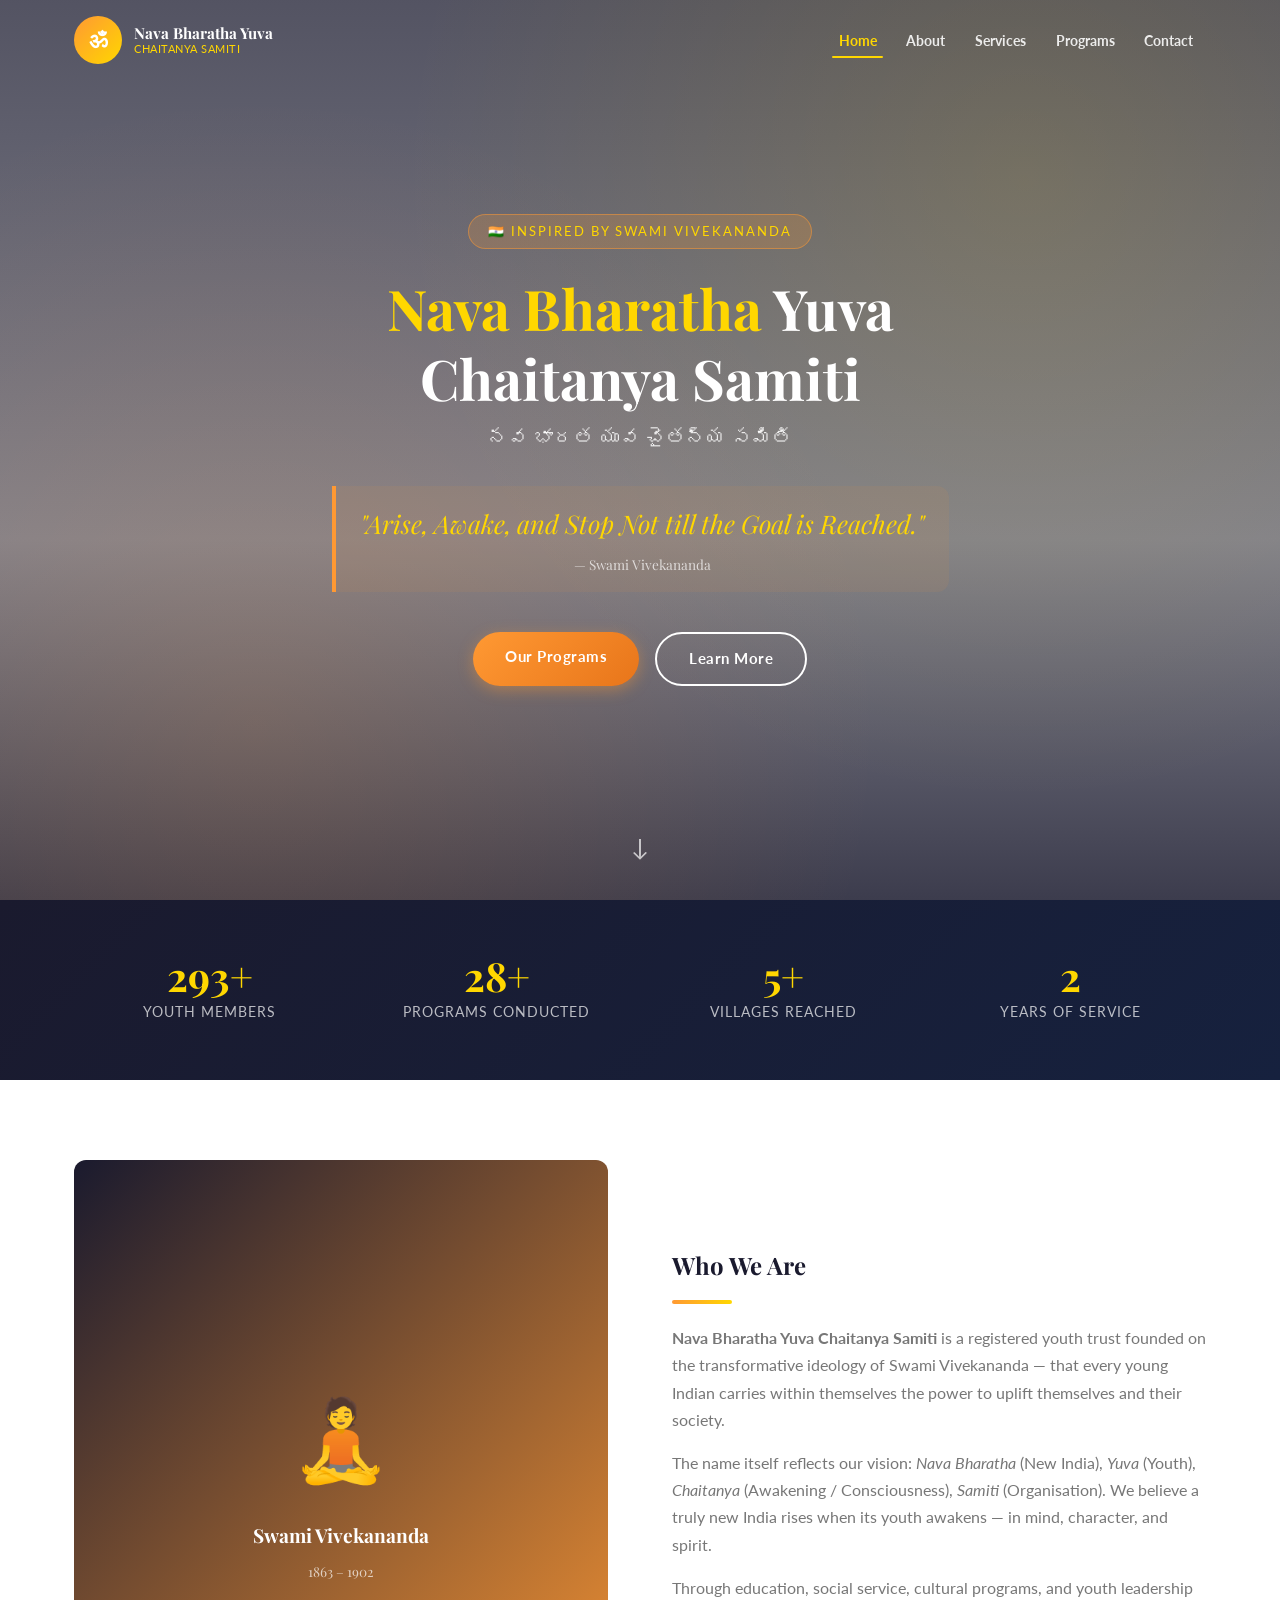
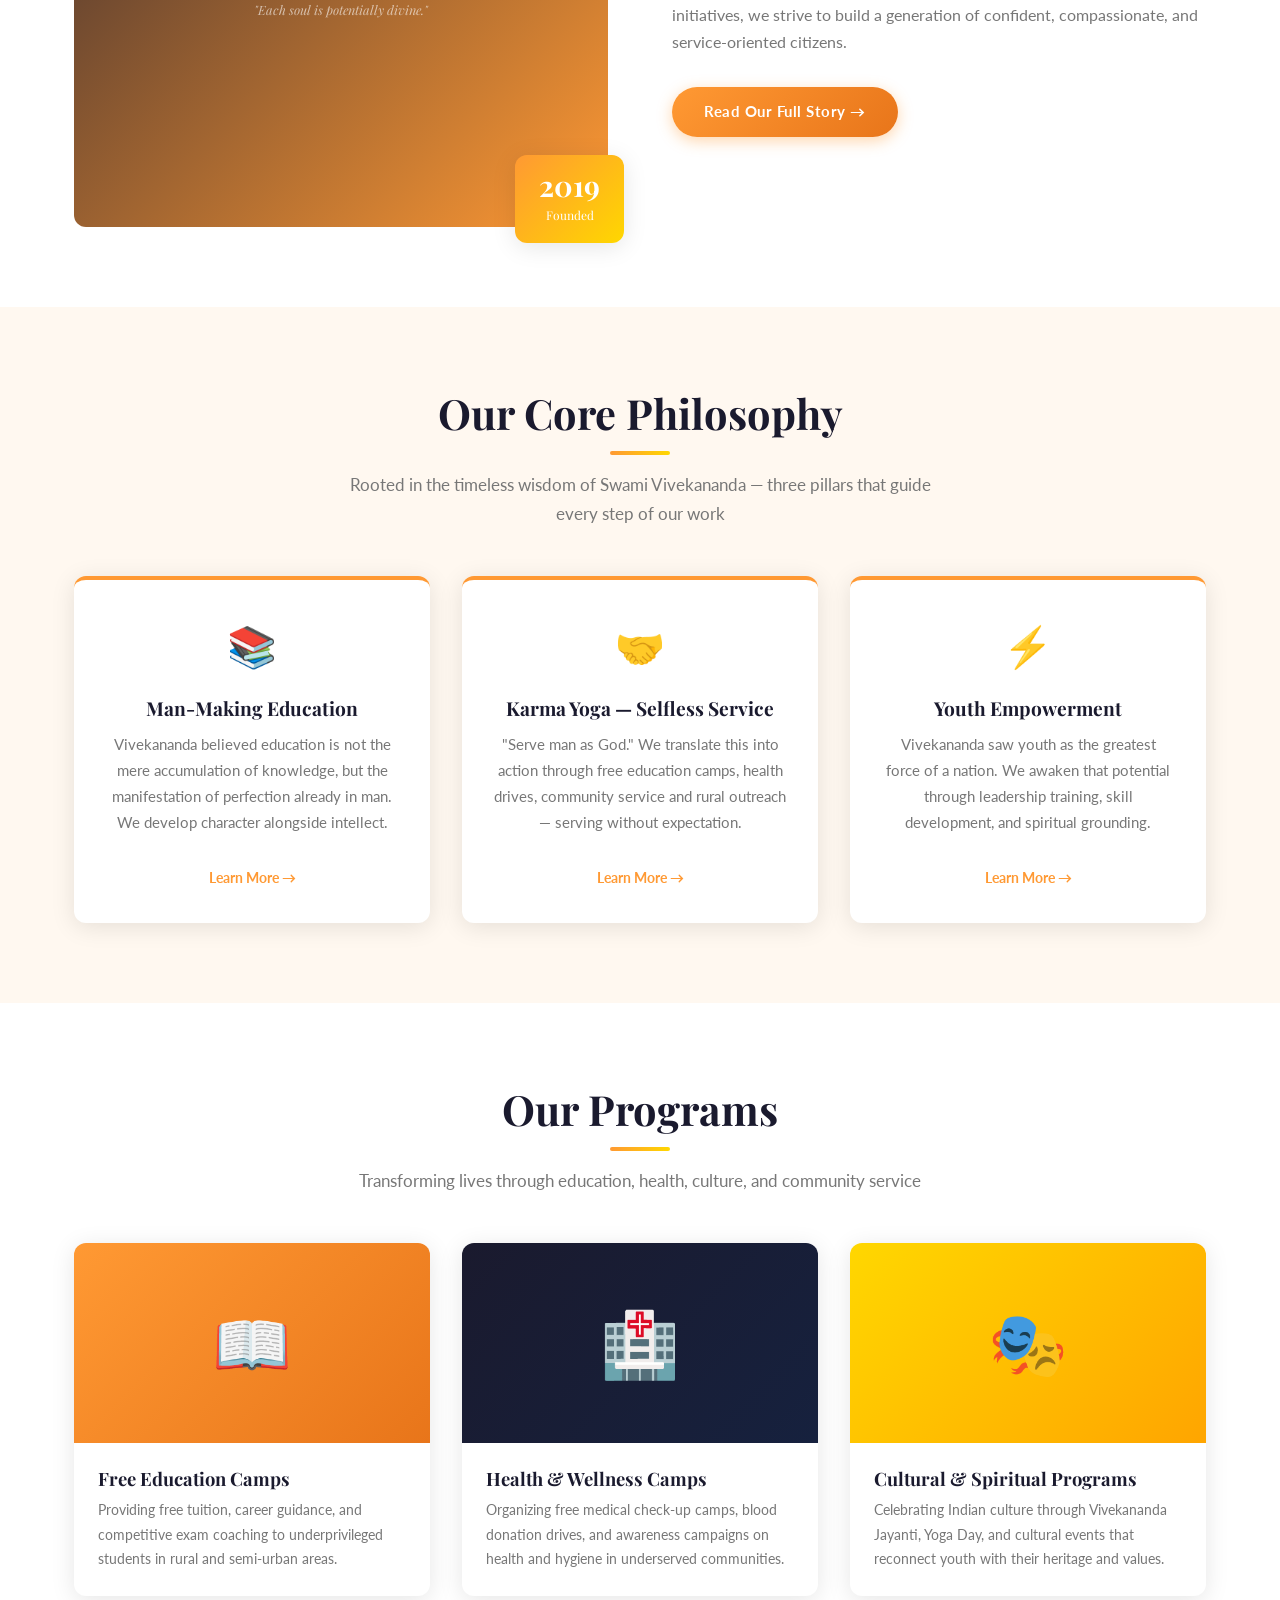
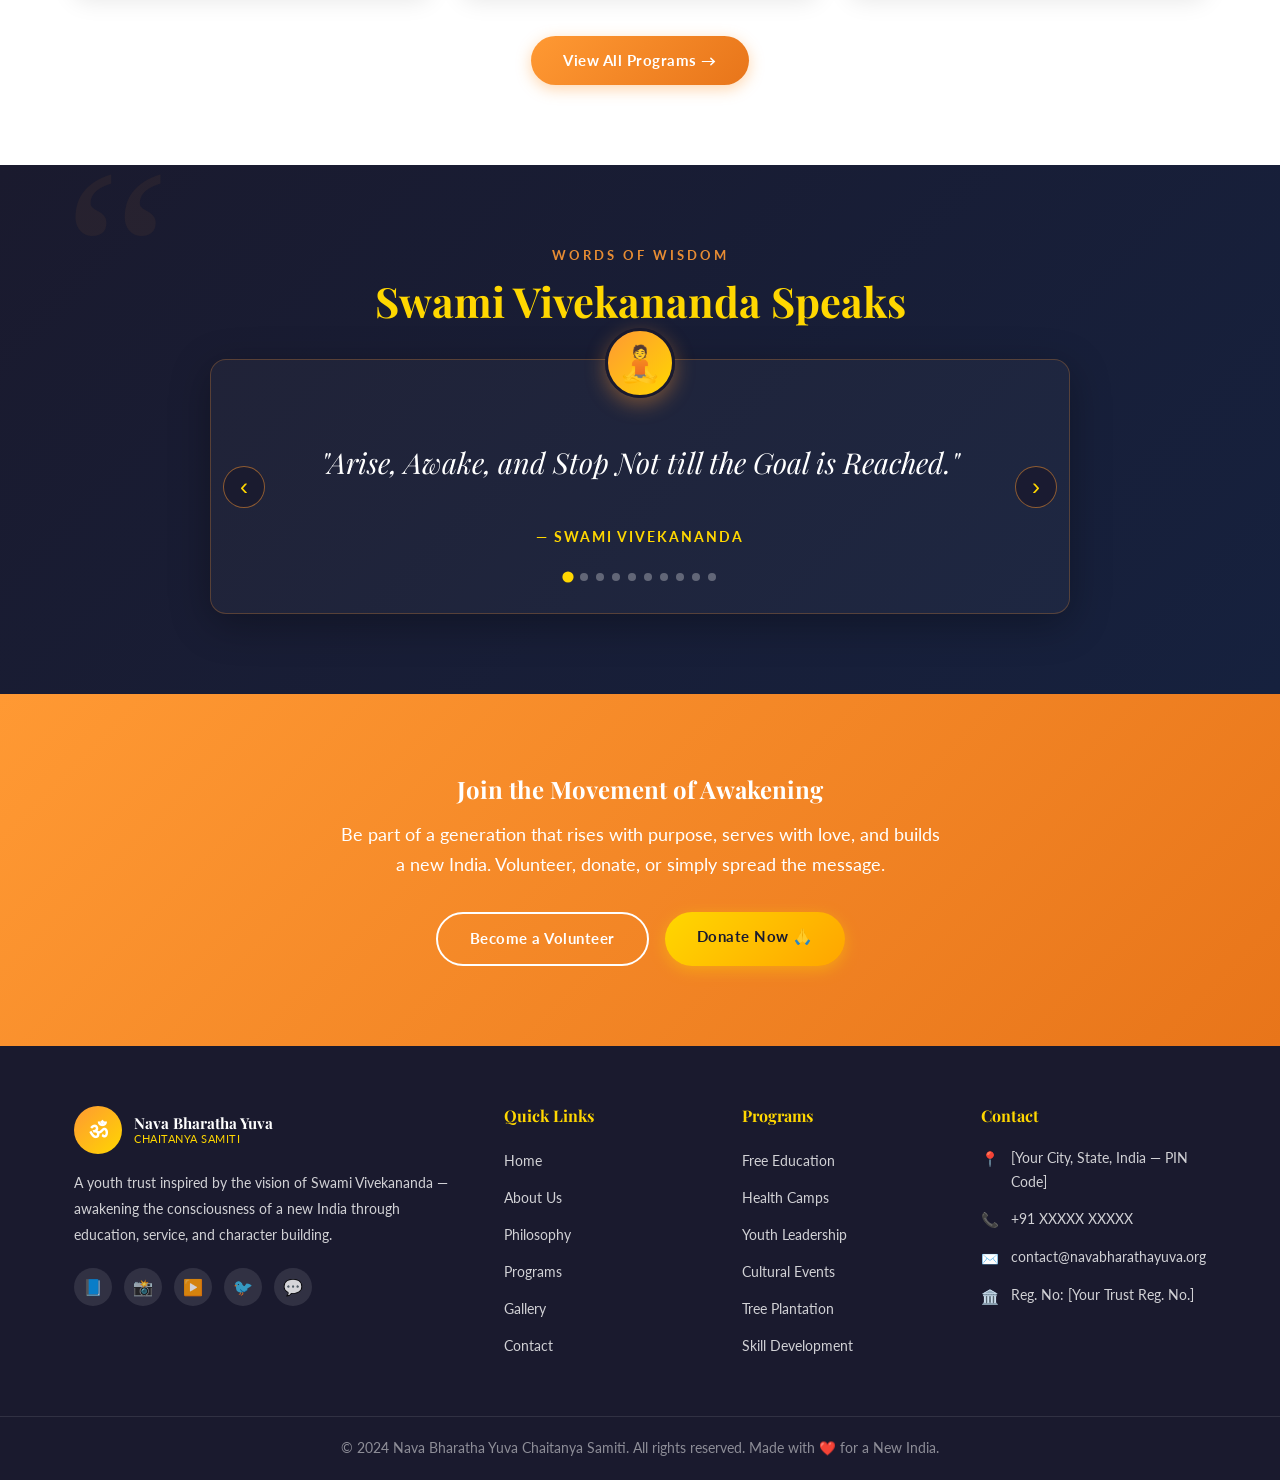
==== commit 13972ea0: "changes" ====
--- a/index.html
+++ b/index.html
@@ -190,12 +190,20 @@
 <!-- ── Quote Rotator ── -->
 <section id="quote-section">
   <div class="container">
-    <p style="color:rgba(255,255,255,0.5);font-size:0.8rem;letter-spacing:2px;text-transform:uppercase;text-align:center;margin-bottom:2rem;">Words of Wisdom</p>
-    <h2 class="section-title" style="color:#FFD700;margin-bottom:2.5rem;">Swami Vivekananda Speaks</h2>
-    <div class="quote-rotator">
-      <div class="quote-text" id="quote-text"></div>
-      <div class="quote-attribution">— Swami Vivekananda</div>
-      <div class="quote-dots" id="quote-dots"></div>
+    <p style="color:rgba(255,153,51,0.9);font-size:0.8rem;letter-spacing:3px;text-transform:uppercase;text-align:center;margin-bottom:0.5rem;font-weight:700;">Words of Wisdom</p>
+    <h2 class="section-title" style="color:#FFD700;margin-bottom:2rem;">Swami Vivekananda Speaks</h2>
+
+    <div class="quote-container">
+      <div class="quote-avatar">🧘</div>
+
+      <button class="quote-btn prev" id="quotePrev" aria-label="Previous quote">‹</button>
+      <button class="quote-btn next" id="quoteNext" aria-label="Next quote">›</button>
+
+      <div class="quote-rotator">
+        <div class="quote-text" id="quote-text"></div>
+        <div class="quote-attribution">— Swami Vivekananda</div>
+        <div class="quote-dots" id="quote-dots"></div>
+      </div>
     </div>
   </div>
 </section>
--- a/css/style.css
+++ b/css/style.css
@@ -452,6 +452,7 @@
   text-align: center;
   position: relative;
   overflow: hidden;
+  transition: background 0.8s ease-in-out;
 }
 #quote-section::before {
   content: '\201C';
@@ -463,32 +464,55 @@
   line-height: 1;
   pointer-events: none;
 }
-.quote-rotator { max-width: 800px; margin: 0 auto; }
+.quote-container {
+  position: relative;
+  max-width: 860px;
+  margin: 0 auto;
+  padding: 2.5rem 3.5rem 2rem;
+  background: rgba(255,255,255,0.03);
+  border: 1px solid rgba(255,153,51,0.25);
+  border-radius: 16px;
+  box-shadow: 0 10px 40px rgba(0,0,0,0.3);
+}
+.quote-avatar {
+  width: 70px; height: 70px;
+  border-radius: 50%;
+  background: linear-gradient(135deg, var(--saffron), var(--gold));
+  margin: -4.5rem auto 1.25rem;
+  display: flex;
+  align-items: center;
+  justify-content: center;
+  font-size: 2.2rem;
+  box-shadow: 0 6px 20px rgba(255,153,51,0.4);
+  border: 3px solid var(--dark);
+}
+.quote-rotator { position: relative; z-index: 2; max-width: 760px; margin: 0 auto; }
 .quote-text {
   font-family: 'Playfair Display', serif;
-  font-size: clamp(1.3rem, 3vw, 2rem);
+  font-size: clamp(1.2rem, 2.8vw, 1.8rem);
   font-style: italic;
   color: var(--white);
-  min-height: 6rem;
-  display: flex;
-  align-items: center;
-  justify-content: center;
-  transition: opacity 0.6s ease;
-  line-height: 1.5;
-}
-.quote-text.fade { opacity: 0; }
+  min-height: 5.5rem;
+  display: flex;
+  align-items: center;
+  justify-content: center;
+  transition: opacity 0.4s ease, transform 0.4s ease;
+  line-height: 1.6;
+}
+.quote-text.fade { opacity: 0; transform: translateY(10px); }
 .quote-attribution {
   color: var(--gold);
-  font-size: 0.9rem;
-  margin-top: 1.5rem;
+  font-size: 0.85rem;
+  margin-top: 1.25rem;
   letter-spacing: 2px;
   text-transform: uppercase;
+  font-weight: 700;
 }
 .quote-dots {
   display: flex;
   gap: 0.5rem;
   justify-content: center;
-  margin-top: 2rem;
+  margin-top: 1.5rem;
 }
 .quote-dot {
   width: 8px; height: 8px;
@@ -497,7 +521,32 @@
   cursor: pointer;
   transition: background var(--transition), transform var(--transition);
 }
-.quote-dot.active { background: var(--gold); transform: scale(1.3); }
+.quote-dot.active { background: var(--gold); transform: scale(1.4); }
+
+.quote-btn {
+  position: absolute;
+  top: 50%;
+  transform: translateY(-50%);
+  background: rgba(26,26,46,0.8);
+  border: 1px solid rgba(255,153,51,0.5);
+  color: var(--gold);
+  width: 42px; height: 42px;
+  border-radius: 50%;
+  font-size: 1.5rem;
+  cursor: pointer;
+  transition: background 0.3s, transform 0.2s;
+  display: flex;
+  align-items: center;
+  justify-content: center;
+  z-index: 5;
+}
+.quote-btn:hover {
+  background: var(--saffron);
+  color: #fff;
+  transform: translateY(-50%) scale(1.1);
+}
+.quote-btn.prev { left: 0.75rem; }
+.quote-btn.next { right: 0.75rem; }
 
 /* ── CTA Section ───────────────────────── */
 .cta-section {
